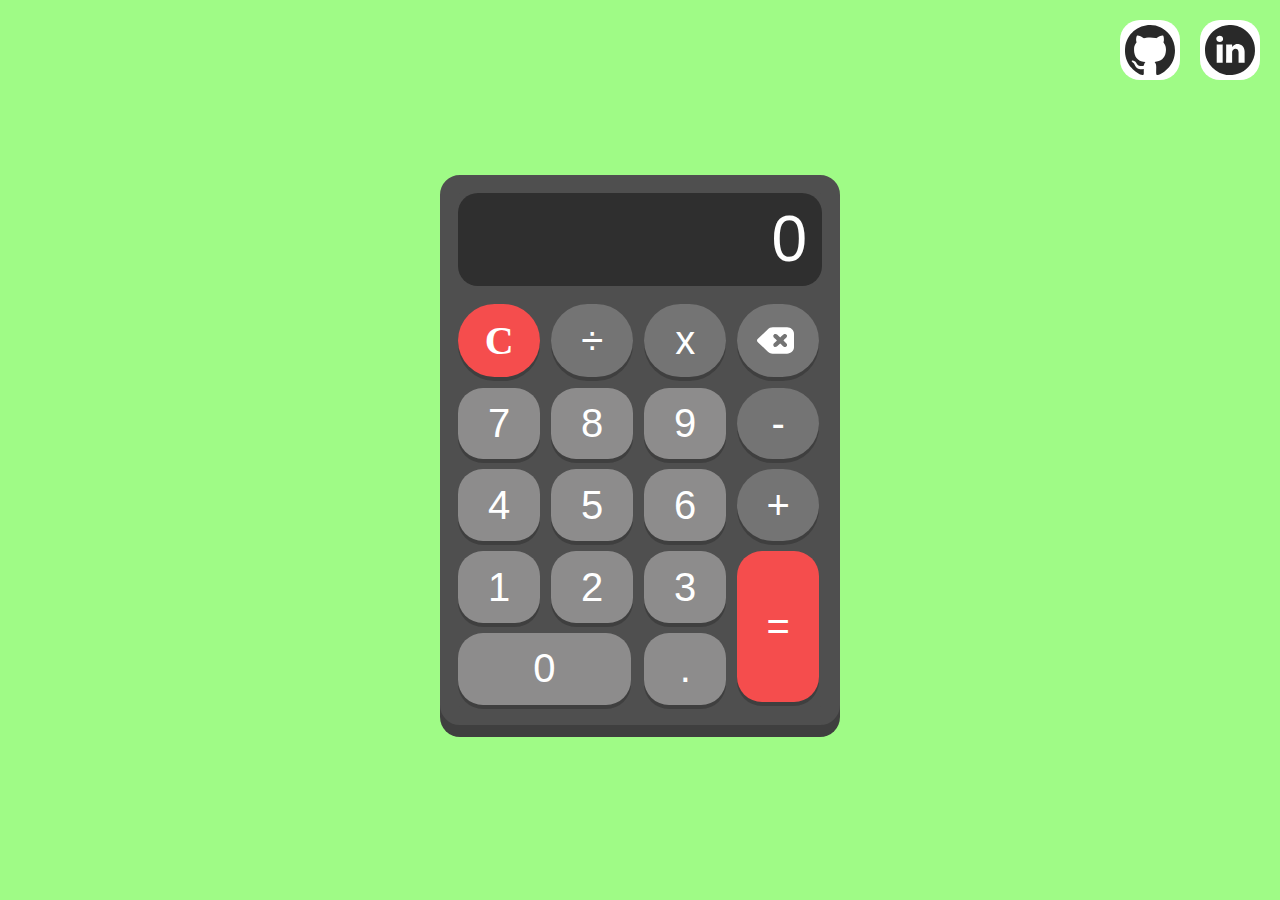
==== 1.Simple Calculator/index.html @ 0a98e05b "222224" ====
<!doctype html>
<html lang="en">

<head>
    <meta charset="utf-8">
    <meta name="viewport" content="width=device-width, initial-scale=1.0">
    <title>Simple Calculator</title>
    <meta name="description" content="JavaScript calculator designed to provide
         an intuitive and easy-to-use user experience!">

    <link rel="icon" href="images/logo.png">
    <link rel="stylesheet" href="./Style/Style.css">
</head>

<body>
    <div class="grid-container">

        <input type="text" id="otp" value="0" readonly aria-label="Valor da Calculadora">

        <button class="button clearbt" id="botaoClean">C</button>
        <button class="button operando">÷</button>
        <button class="button operando">x</button>
        <button class="button" id="botaoBack">
            <img src="./images/apagar.svg" alt="apagar" class="back">
        </button>

        <button class="button numero">7</button>
        <button class="button numero">8</button>
        <button class="button numero">9</button>
        <button class="button operando">-</button>

        <button class="button numero">4</button>
        <button class="button numero">5</button>
        <button class="button numero">6</button>
        <button class="button operando">+</button>

        <button class="button numero">1</button>
        <button class="button numero">2</button>
        <button class="button numero">3</button>
        <button class="button" id="botaoResultado">=</button>

        <button class="button numero" id="botaoZero">0</button>
        <button class="button ponto">.</button>
    </div>

    <div class="link">
        <a href="https://github.com/az1729" target="_blank" rel="noopener noreferrer">
            <button class="social-icon" aria-label="Ir para o GitHub">
                <img src="./images/Github.svg" alt="GitHub" class="icon">
            </button>
        </a>
        <a href="#" target="_blank" rel="noopener noreferrer">
            <button class="social-icon" aria-label="Ir para o LinkedIn">
                <img src="./images/Linkedin.svg" alt="LinkedIn" class="icon">
            </button>
        </a>
    </div>

    <script src="./Script/Script.js"></script>
</body>

</html>
---- 1.Simple Calculator/Style/Style.css ----
* {
  box-sizing: border-box;
  outline: 0;
  padding: 0;
  margin: 0;
}

.grid-container {
  display: grid;
  grid-template-columns: repeat(4, 1fr);
  grid-gap: 8px;
  width: 400px;
  height: 550px;
  border-radius: 20px;
  border: 18px solid #4f4f4f;
  background: #4F4F4F;
  box-shadow: 0 12px 0 0 #3f3f3f;
}

body {
  display: flex;
  justify-content: center;
  align-items: center;
  background-color: #9ffb86;
  height: 100vh;
  width: 100vw;
}

#otp {
  grid-column: span 4;
  padding-right: 15px;
  background-color: #2F2F2F;
  font-size: 4em;
  border-radius: 20px;
  height: 90%;
  box-shadow: none;
  text-align: right;
}

.button {
  border-radius: 25px;
  background-color: #8d8c8c;
  font: normal 2.5em Arial;
  width: 97%;
  height: 97%;
  cursor: pointer;
  transition: all 0.4s ease;
  box-shadow: 0 4px 0 0 #3f3f3f;
}

.button:active {
  transform: translateY(4px);
}

.button:hover {
  background: #434343;
}

.link {
  display: flex;
  gap: 20px;
  position: fixed;
  top: 20px;
  right: 20px;
}

.icon {
  width: 50px;
  height: 50px;
}

.social-icon {
  display: flex;
  justify-content: center;
  align-items: center;
  background-color: #ffffff;
  cursor: pointer;
  width: 60px;
  height: 60px;
  border: none;
  border-radius: 20px;
  transition: all 0.3s ease;
}

.social-icon:hover {
  transform: scale(1.25);
  background-color: #cbcbcb;
}


#botaoBack {
  display: flex;
  justify-content: center;
  align-items: center;
}

.back {
  width: 45%;
  height: 45%;
  position: relative;
  left: -3%;
}

#botaoClean {
  border-radius: 40px;
}

#botaoClean,
#botaoResultado {
  background-color: #f54d4d;
}

#botaoClean:hover,
#botaoResultado:hover {
  background: #ca0303;
}

.button,
#otp {
  border: none;
  color: #ffffff;
  outline: 0;
}

#botaoBack:hover,
.operando:hover {
  background-color: #3b3b3b;
}

#botaoBack,
.operando {
  background-color: #747474;
  border-radius: 40px;
}

#botaoZero {
  grid-column: span 2;
}

#botaoResultado {
  grid-row: span 2;
}

.clearbt {
  font-weight: 900;
  text-transform: uppercase;
  font-family: 'Calibri';
}

@media only screen and (max-width: 767px) {
  .grid-container {
    width: 85vw;
    height: 450px;
  }

  body {
    height: 100vh;
    width: 100vw;
  }

  #otp {
    font-size: 3.5em;
    font-family: 'SevenSegment';
    src:url('SevenSegment.ttf');
  }

  .button {
    font-size: 2em;
    width: 100%;
    height: 100%;
    border-radius: 25px;
  }

  .link {
    position: absolute;
    gap: 15px;
    right: 8vw;
    top: 4vh;
  }

  .icon {
    width: 30px;
    height: 30px;
  }

  .social-icon {
    width: 40px;
    height: 40px;
    border-radius: 15px;
  }
}

@media only screen and (max-width: 1024px) and (orientation: landscape) {
  .grid-container {
    width: 400px;
    height: 540px;
  }

  #otp {
    font-size: 3.5em;
    font-family: 'SevenSegment';
    src:url('SevenSegment.ttf');
  }

  .button {
    font-size: 2em;
    width: 100%;
    height: 100%;
  }

  .link {
    position: fixed;
    display: flex;
    flex-direction: column;
    gap: 15px;
    top: 25%;
    left: 90%;
  }
}

@media only screen and (min-width: 768px) and (max-width: 1024px) and (orientation: portrait) {
  .grid-container {
    width: 500px;
    height: 650px;
    border: 25px solid #4f4f4f;
  }

  #otp {
    font-size: 5em;
    font-family: 'SevenSegment';
    src:url('SevenSegment.ttf');
  }

  .button {
    font-size: 3em;
  }
}
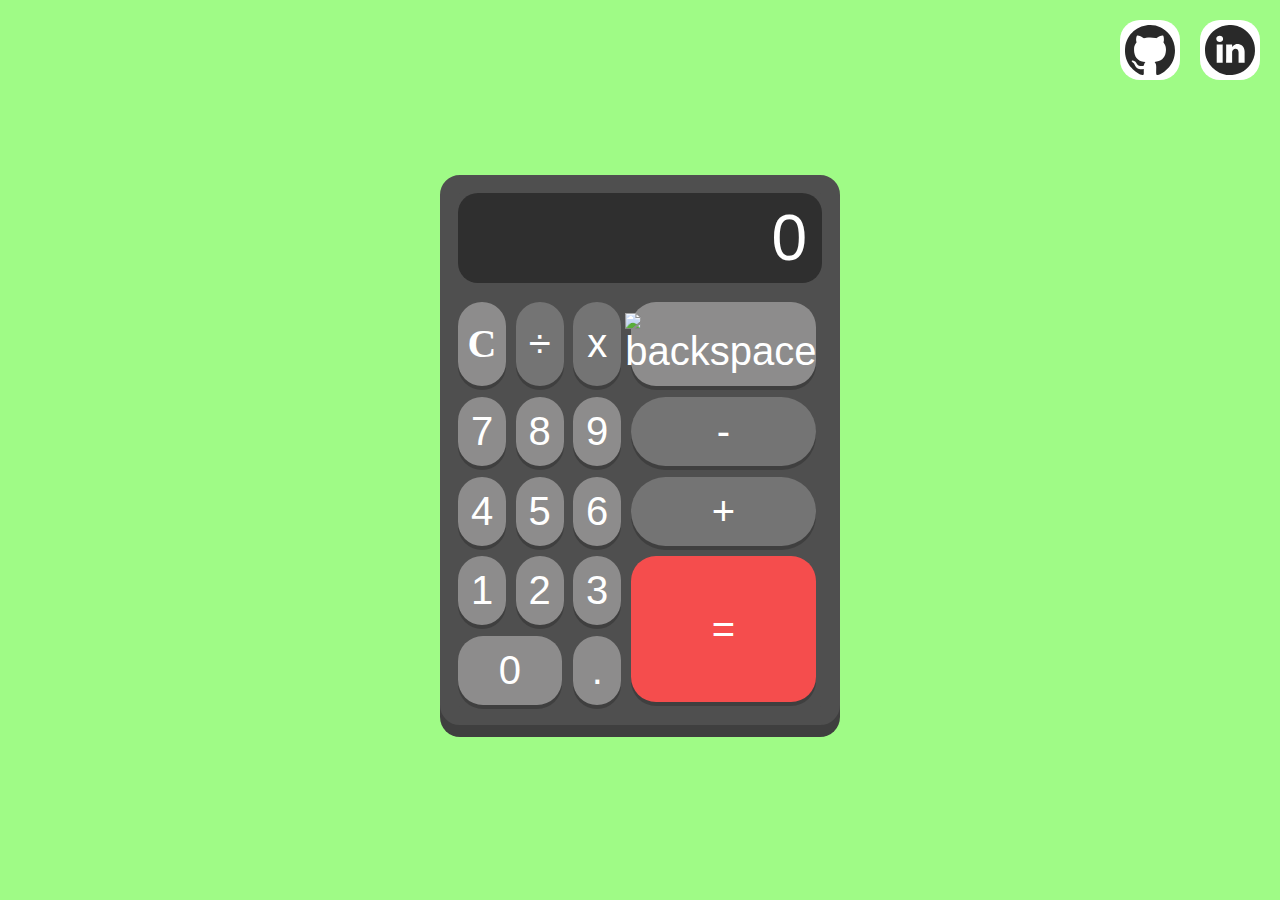
==== commit 9314fb35: "Update index.html" ====
--- a/1.Simple Calculator/index.html
+++ b/1.Simple Calculator/index.html
@@ -6,7 +6,7 @@
     <meta name="viewport" content="width=device-width, initial-scale=1.0">
     <title>Simple Calculator</title>
     <meta name="description" content="JavaScript calculator designed to provide
-         an intuitive and easy-to-use user experience!">
+        an intuitive and easy-to-use user experience!">
 
     <link rel="icon" href="images/logo.png">
     <link rel="stylesheet" href="./Style/Style.css">
@@ -15,13 +15,13 @@
 <body>
     <div class="grid-container">
 
-        <input type="text" id="otp" value="0" readonly aria-label="Valor da Calculadora">
+        <input type="text" id="otp" value="0" readonly aria-label="Simple Calendar">
 
-        <button class="button clearbt" id="botaoClean">C</button>
+        <button class="button clearbt" id="clearid">C</button>
         <button class="button operando">÷</button>
         <button class="button operando">x</button>
-        <button class="button" id="botaoBack">
-            <img src="./images/apagar.svg" alt="apagar" class="back">
+        <button class="button" id="backsp">
+            <img src="./images/backspace.svg" alt="backspace" class="back">
         </button>
 
         <button class="button numero">7</button>
@@ -44,12 +44,12 @@
     </div>
 
     <div class="link">
-        <a href="https://github.com/az1729" target="_blank" rel="noopener noreferrer">
+        <a href="https://github.com/GiridharanS1729" target="_blank" rel="noopener noreferrer">
             <button class="social-icon" aria-label="Ir para o GitHub">
                 <img src="./images/Github.svg" alt="GitHub" class="icon">
             </button>
         </a>
-        <a href="#" target="_blank" rel="noopener noreferrer">
+        <a href="https://www.linkedin.com/in/giridharans1729" target="_blank" rel="noopener noreferrer">
             <button class="social-icon" aria-label="Ir para o LinkedIn">
                 <img src="./images/Linkedin.svg" alt="LinkedIn" class="icon">
             </button>
@@ -59,4 +59,4 @@
     <script src="./Script/Script.js"></script>
 </body>
 
-</html>+</html>
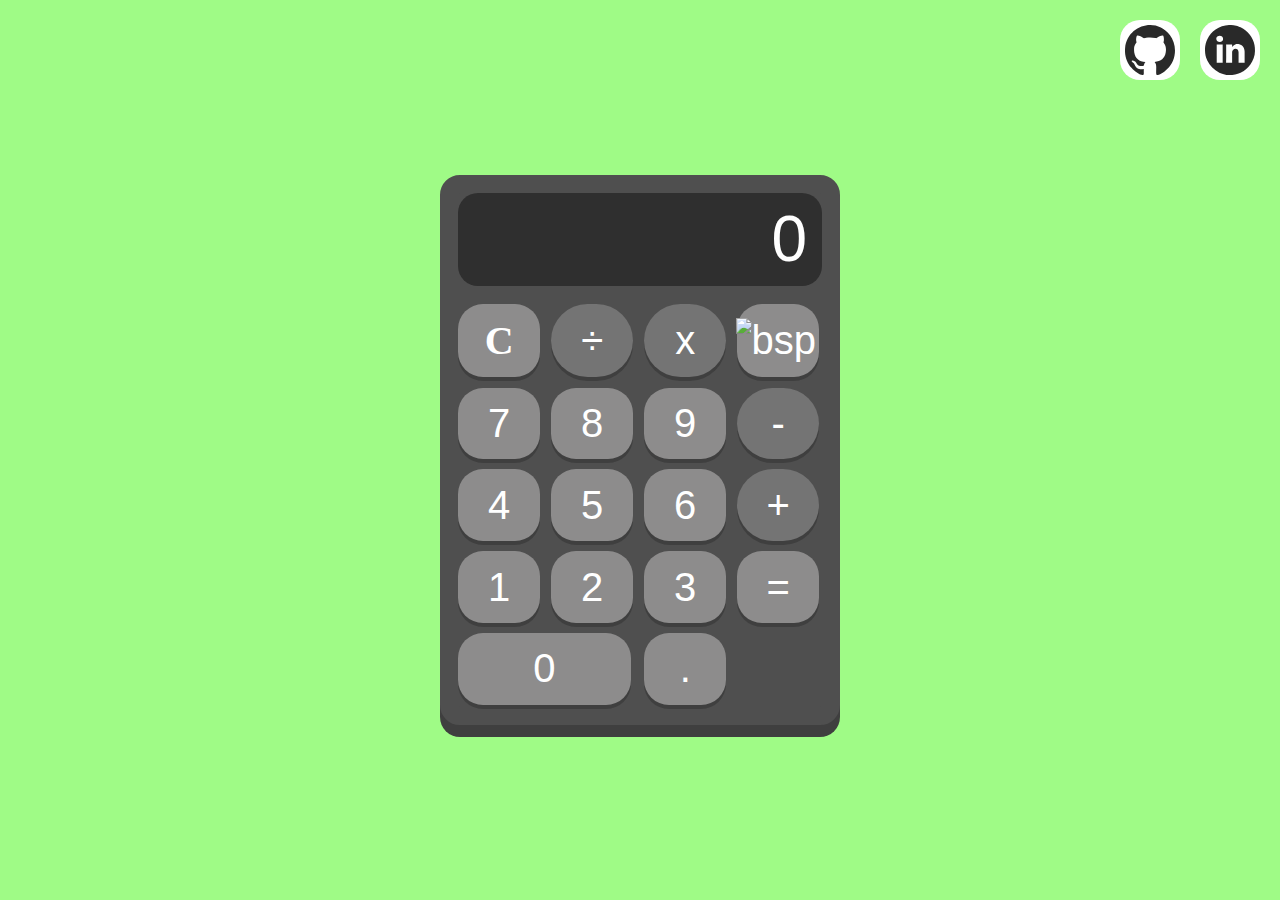
==== commit fbf07446: "22224" ====
--- a/1.Simple Calculator/index.html
+++ b/1.Simple Calculator/index.html
@@ -5,23 +5,22 @@
     <meta charset="utf-8">
     <meta name="viewport" content="width=device-width, initial-scale=1.0">
     <title>Simple Calculator</title>
-    <meta name="description" content="JavaScript calculator designed to provide
-        an intuitive and easy-to-use user experience!">
+    <meta name="description" content="JavaScript calculator designed to provide an intuitive and easy-to-use user experience!">
 
     <link rel="icon" href="images/logo.png">
     <link rel="stylesheet" href="./Style/Style.css">
 </head>
-
+<!--Created By Giridharan S 2024-->
 <body>
     <div class="grid-container">
 
-        <input type="text" id="otp" value="0" readonly aria-label="Simple Calendar">
+        <input type="text" id="otp" value="0" readonly aria-label="Simple Calculator">
 
-        <button class="button clearbt" id="clearid">C</button>
+        <button class="button clearbt" id="botaoClean">C</button>
         <button class="button operando">÷</button>
         <button class="button operando">x</button>
-        <button class="button" id="backsp">
-            <img src="./images/backspace.svg" alt="backspace" class="back">
+        <button class="button" id="backspa">
+            <img src="./images/bsp.svg" alt="bsp" class="back">
         </button>
 
         <button class="button numero">7</button>
@@ -37,19 +36,19 @@
         <button class="button numero">1</button>
         <button class="button numero">2</button>
         <button class="button numero">3</button>
-        <button class="button" id="botaoResultado">=</button>
+        <button class="button" id="btzeroo">=</button>
 
         <button class="button numero" id="botaoZero">0</button>
         <button class="button ponto">.</button>
     </div>
 
     <div class="link">
-        <a href="https://github.com/GiridharanS1729" target="_blank" rel="noopener noreferrer">
+        <a href="https://github.com/az1729" target="_blank" rel="noopener noreferrer">
             <button class="social-icon" aria-label="Ir para o GitHub">
                 <img src="./images/Github.svg" alt="GitHub" class="icon">
             </button>
         </a>
-        <a href="https://www.linkedin.com/in/giridharans1729" target="_blank" rel="noopener noreferrer">
+        <a href="#" target="_blank" rel="noopener noreferrer">
             <button class="social-icon" aria-label="Ir para o LinkedIn">
                 <img src="./images/Linkedin.svg" alt="LinkedIn" class="icon">
             </button>
--- a/1.Simple Calculator/Style/Style.css
+++ b/1.Simple Calculator/Style/Style.css
@@ -88,7 +88,7 @@
 }
 
 
-#botaoBack {
+#backsp {
   display: flex;
   justify-content: center;
   align-items: center;
@@ -101,16 +101,16 @@
   left: -3%;
 }
 
-#botaoClean {
+#clearid {
   border-radius: 40px;
 }
 
-#botaoClean,
+#clearid,
 #botaoResultado {
   background-color: #f54d4d;
 }
 
-#botaoClean:hover,
+#clearid:hover,
 #botaoResultado:hover {
   background: #ca0303;
 }
@@ -122,12 +122,12 @@
   outline: 0;
 }
 
-#botaoBack:hover,
+#backsp:hover,
 .operando:hover {
   background-color: #3b3b3b;
 }
 
-#botaoBack,
+#backsp,
 .operando {
   background-color: #747474;
   border-radius: 40px;
@@ -160,8 +160,7 @@
 
   #otp {
     font-size: 3.5em;
-    font-family: 'SevenSegment';
-    src:url('SevenSegment.ttf');
+ 
   }
 
   .button {
@@ -198,8 +197,7 @@
 
   #otp {
     font-size: 3.5em;
-    font-family: 'SevenSegment';
-    src:url('SevenSegment.ttf');
+ 
   }
 
   .button {
@@ -227,11 +225,10 @@
 
   #otp {
     font-size: 5em;
-    font-family: 'SevenSegment';
-    src:url('SevenSegment.ttf');
+ 
   }
 
   .button {
     font-size: 3em;
   }
-}+}
